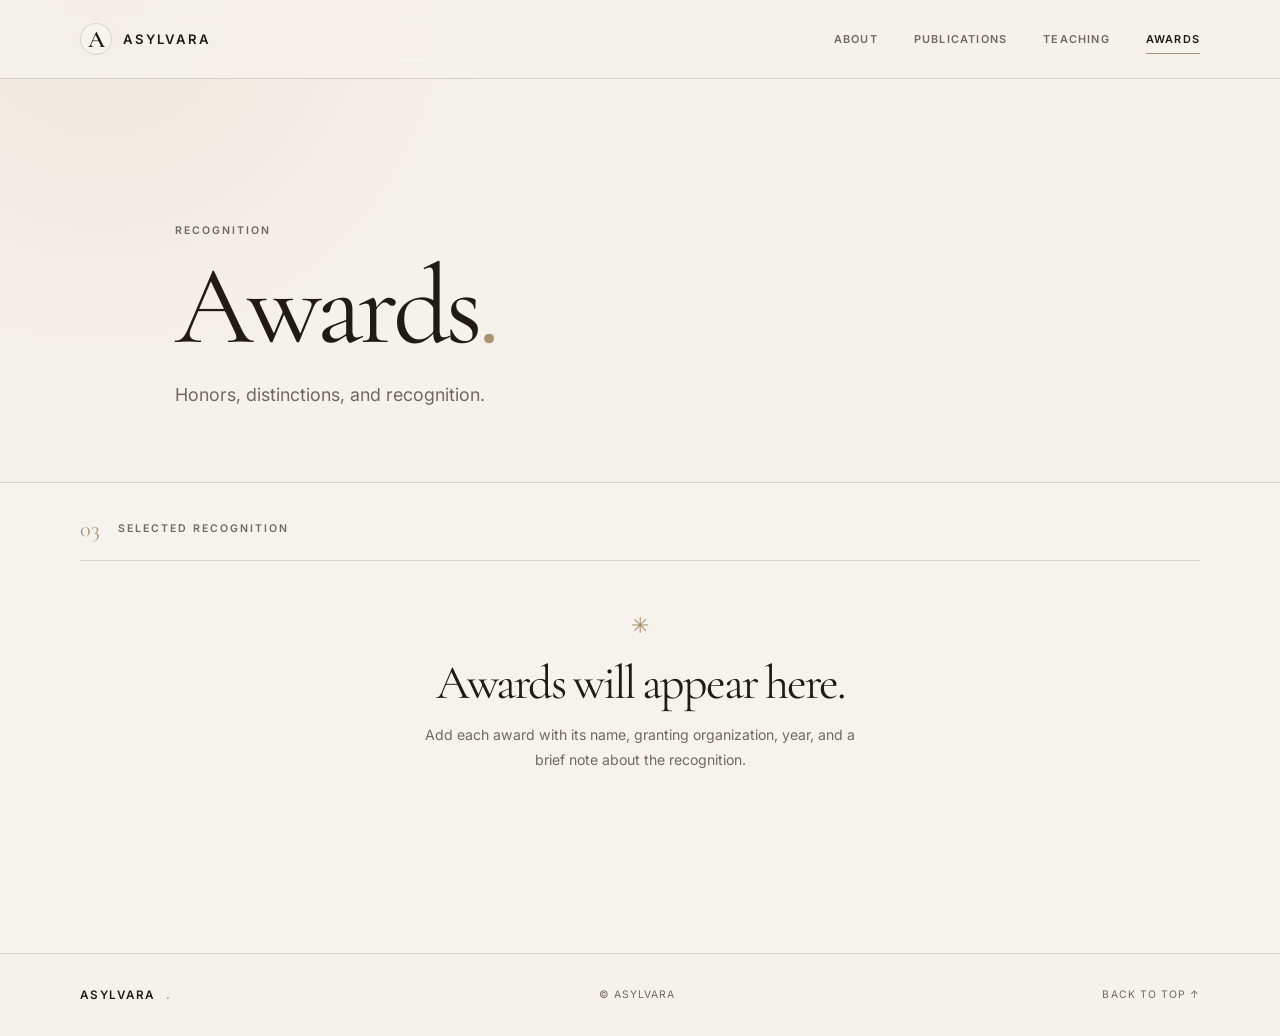
==== awards.html @ 81d2e159 "Create editorial portfolio pages for About, Publications, Teaching, and Awards" ====
<!DOCTYPE html>
<html lang="en">
  <head>
    <meta charset="UTF-8" />
    <meta name="viewport" content="width=device-width, initial-scale=1.0" />
    <meta name="description" content="Awards and recognition received by asylvara." />
    <meta name="theme-color" content="#f5f1eb" />
    <title>Awards — asylvara</title>
    <link rel="preconnect" href="https://fonts.googleapis.com" />
    <link rel="preconnect" href="https://fonts.gstatic.com" crossorigin />
    <link href="https://fonts.googleapis.com/css2?family=Cormorant+Garamond:wght@400;500;600&family=Inter:wght@400;500;600;700&display=swap" rel="stylesheet" />
    <link rel="stylesheet" href="styles.css" />
  </head>
  <body>
    <div class="page-shell">
      <header class="site-header"><div class="container nav">
        <a class="brand" href="index.html" aria-label="asylvara home"><span class="brand-mark">A</span><span>asylvara</span></a>
        <nav class="nav-links" aria-label="Main navigation"><a href="index.html">About</a><a href="publications.html">Publications</a><a href="teaching.html">Teaching</a><a href="awards.html" aria-current="page">Awards</a></nav>
      </div></header>
      <main id="main">
        <section class="page-hero compact-hero"><div class="container page-hero-inner"><p class="eyebrow">Recognition</p><h1>Awards<span class="title-period">.</span></h1><p class="page-lead">Honors, distinctions, and recognition.</p></div></section>
        <section class="content-section listing-section"><div class="container">
          <div class="listing-heading"><span class="index-number">03</span><p class="eyebrow">Selected recognition</p></div>
          <div class="empty-state"><span class="empty-ornament" aria-hidden="true">✳</span><h2>Awards will appear here.</h2><p>Add each award with its name, granting organization, year, and a brief note about the recognition.</p></div>
        </div></section>
      </main>
      <footer class="site-footer"><div class="container footer-inner"><a class="footer-brand" href="index.html">asylvara<span>.</span></a><p>© <span id="year"></span> asylvara</p><a class="back-top" href="#main">Back to top ↑</a></div></footer>
    </div>
    <script src="script.js"></script>
  </body>
</html>
---- styles.css ----
:root {
  --bg: #f5f1eb;
  --panel: #fbf8f4;
  --text: #201b17;
  --muted: #71685f;
  --line: rgba(32, 27, 23, 0.14);
  --accent: #ad9272;
  --accent-soft: #eee3d4;
  --serif: 'Cormorant Garamond', Georgia, serif;
  --sans: 'Inter', sans-serif;
}

* { box-sizing: border-box; }
html { scroll-behavior: smooth; scroll-padding-top: 92px; }
body { margin: 0; background: var(--bg); color: var(--text); font-family: var(--sans); -webkit-font-smoothing: antialiased; text-rendering: optimizeLegibility; }
a { color: inherit; text-decoration: none; }
.page-shell { min-height: 100vh; background: radial-gradient(circle at 8% 0%, rgba(173, 146, 114, .11), transparent 25%), var(--bg); }
.container { width: min(1120px, calc(100% - 64px)); margin: 0 auto; }
.site-header { position: sticky; top: 0; z-index: 20; border-bottom: 1px solid var(--line); background: rgba(245, 241, 235, .88); backdrop-filter: blur(14px); }
.nav { min-height: 78px; display: flex; align-items: center; justify-content: space-between; gap: 30px; }
.brand, .footer-brand { display: inline-flex; align-items: center; gap: 11px; font-size: .82rem; font-weight: 600; letter-spacing: .15em; text-transform: uppercase; }
.brand-mark { display: grid; width: 32px; height: 32px; place-items: center; border: 1px solid var(--line); border-radius: 50%; background: rgba(255,255,255,.25); font-family: var(--serif); font-size: 1.5rem; letter-spacing: 0; }
.nav-links { display: flex; align-items: center; gap: clamp(16px, 3vw, 36px); }
.nav-links a { position: relative; padding: 8px 0; color: var(--muted); font-size: .68rem; font-weight: 600; letter-spacing: .11em; text-transform: uppercase; transition: color .2s ease; }
.nav-links a:hover, .nav-links a[aria-current="page"] { color: var(--text); }
.nav-links a[aria-current="page"]::after { position: absolute; right: 0; bottom: 0; left: 0; height: 1px; background: var(--accent); content: ''; }
.page-hero { padding: clamp(88px, 13vw, 166px) 0 86px; }
.page-hero-inner { max-width: 930px; }
.eyebrow { margin: 0 0 24px; color: var(--muted); font-size: .66rem; font-weight: 600; letter-spacing: .19em; text-transform: uppercase; }
h1, h2, h3, p { margin-top: 0; }
h1, h2, h3 { color: var(--text); }
h1, h2 { font-family: var(--serif); font-weight: 400; letter-spacing: -.045em; }
h1 { max-width: 900px; margin-bottom: 24px; font-size: clamp(4rem, 9.5vw, 8.3rem); line-height: .83; }
h1 em { color: #88745f; font-weight: 400; }
.title-period { color: var(--accent); }
.page-lead { max-width: 580px; margin: 0; color: var(--muted); font-size: clamp(.98rem, 1.5vw, 1.12rem); line-height: 1.9; }
.compact-hero { padding: clamp(84px, 12vw, 145px) 0 70px; }
.compact-hero h1 { font-size: clamp(4rem, 9vw, 7rem); }
.content-section { padding: 42px 0 130px; border-top: 1px solid var(--line); background: rgba(255,255,255,.13); }
.about-layout { display: grid; grid-template-columns: .65fr 1.35fr; gap: 10%; padding-top: 30px; }
.about-aside { display: flex; align-items: center; gap: 18px; }
.index-number { color: var(--accent); font-family: var(--serif); font-size: 1.4rem; }
.about-aside .eyebrow { margin: 0; }
.prose { max-width: 660px; }
.prose h2, .detail-band h2 { margin: 0 0 25px; font-size: clamp(2.6rem, 5vw, 4.5rem); line-height: .95; }
.prose > p { color: var(--muted); font-size: .96rem; line-height: 2; }
.quiet-note { display: flex; align-items: center; gap: 14px; margin-top: 40px; color: var(--text); font-size: .74rem; line-height: 1.7; }
.note-rule { flex: 0 0 34px; height: 1px; background: var(--accent); }
.detail-band { padding: 90px 0 100px; }
.detail-band-inner { display: grid; grid-template-columns: .85fr 1.15fr; align-items: start; gap: 10%; }
.detail-band .eyebrow { margin-bottom: 20px; }
.detail-band h2 { max-width: 370px; }
.quick-links { border-top: 1px solid var(--line); }
.quick-links a { display: grid; grid-template-columns: 48px 1fr 24px; align-items: center; min-height: 68px; border-bottom: 1px solid var(--line); font-family: var(--serif); font-size: 1.55rem; transition: padding .2s ease; }
.quick-links a:hover { padding-inline: 8px; }
.quick-links a span { color: var(--accent); font-family: var(--sans); font-size: .63rem; }
.quick-links a b { color: var(--muted); font-family: var(--sans); font-size: .9rem; font-weight: 400; }
.listing-section { min-height: 390px; padding-top: 32px; }
.listing-heading { display: flex; align-items: center; gap: 18px; padding-bottom: 18px; border-bottom: 1px solid var(--line); }
.listing-heading .eyebrow { margin: 0; }
.empty-state { min-height: 250px; display: flex; flex-direction: column; align-items: center; justify-content: center; padding: 50px 20px; text-align: center; }
.empty-ornament { margin-bottom: 16px; color: var(--accent); font-size: 1.4rem; }
.empty-state h2 { margin-bottom: 10px; font-size: clamp(2rem, 4vw, 3rem); }
.empty-state p { max-width: 430px; margin: 0; color: var(--muted); font-size: .88rem; line-height: 1.8; }
.site-footer { padding: 22px 0; border-top: 1px solid var(--line); }
.footer-inner { min-height: 38px; display: flex; align-items: center; justify-content: space-between; gap: 20px; }
.footer-brand { font-size: .73rem; }
.footer-brand span { color: var(--accent); }
.footer-inner p, .back-top { margin: 0; color: var(--muted); font-size: .65rem; letter-spacing: .1em; text-transform: uppercase; }
.back-top:hover { color: var(--text); }
:focus-visible { outline: 2px solid var(--accent); outline-offset: 4px; }
@media (max-width: 680px) {
  .container { width: min(100% - 38px, 560px); }
  .nav { min-height: 72px; flex-wrap: wrap; gap: 0 20px; padding: 12px 0; }
  .brand { font-size: .74rem; }
  .brand-mark { width: 29px; height: 29px; }
  .nav-links { width: 100%; justify-content: space-between; gap: 10px; padding: 8px 0 2px; }
  .nav-links a { font-size: .58rem; letter-spacing: .08em; }
  .page-hero { padding-top: 92px; padding-bottom: 68px; }
  .compact-hero { padding-top: 78px; padding-bottom: 55px; }
  .about-layout, .detail-band-inner { grid-template-columns: 1fr; gap: 35px; }
  .content-section { padding-bottom: 80px; }
  .detail-band { padding: 70px 0; }
  .detail-band h2 { margin-bottom: 0; }
  .listing-section { min-height: 350px; }
}
@media (prefers-reduced-motion: reduce) {
  *, *::before, *::after { scroll-behavior: auto !important; transition-duration: .01ms !important; }
}
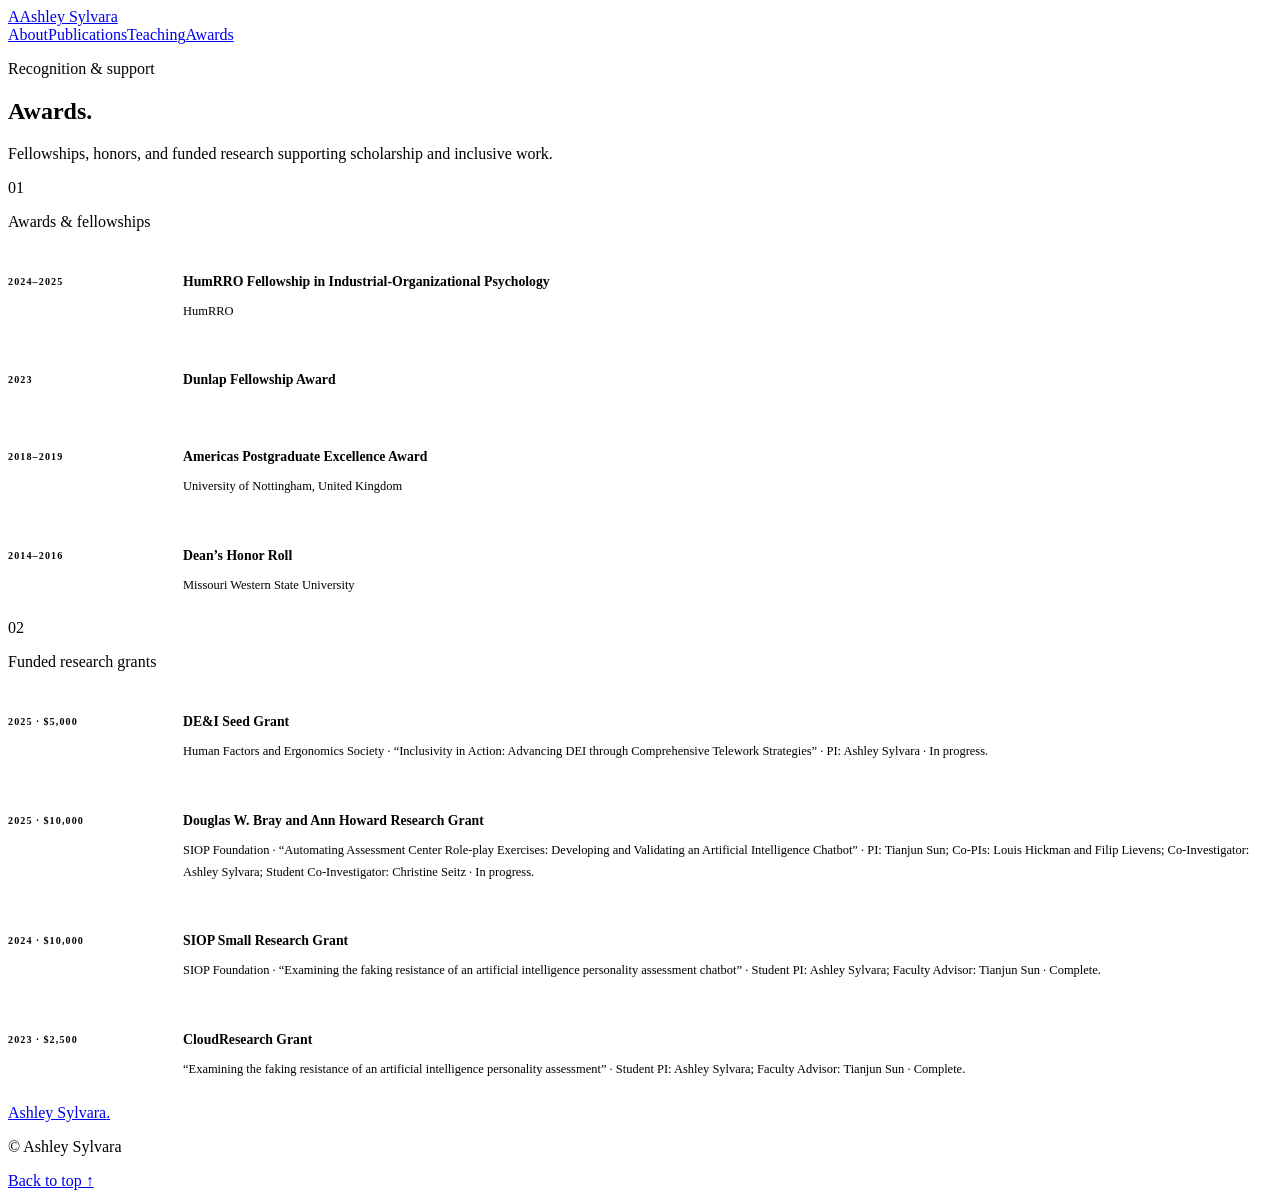
==== commit f09f69ef: "Personalize academic portfolio with Ashley Sylvara's CV" ====
--- a/awards.html
+++ b/awards.html
@@ -1,31 +1,35 @@
 <!DOCTYPE html>
 <html lang="en">
   <head>
-    <meta charset="UTF-8" />
-    <meta name="viewport" content="width=device-width, initial-scale=1.0" />
-    <meta name="description" content="Awards and recognition received by asylvara." />
-    <meta name="theme-color" content="#f5f1eb" />
-    <title>Awards — asylvara</title>
-    <link rel="preconnect" href="https://fonts.googleapis.com" />
-    <link rel="preconnect" href="https://fonts.gstatic.com" crossorigin />
-    <link href="https://fonts.googleapis.com/css2?family=Cormorant+Garamond:wght@400;500;600&family=Inter:wght@400;500;600;700&display=swap" rel="stylesheet" />
-    <link rel="stylesheet" href="styles.css" />
+    <meta charset="UTF-8" /><meta name="viewport" content="width=device-width, initial-scale=1.0" />
+    <meta name="description" content="Awards, fellowships, and research grants awarded to Ashley Sylvara." /><meta name="theme-color" content="#f5f1eb" />
+    <title>Awards &amp; Grants | Ashley Sylvara</title>
+    <link rel="preconnect" href="https://fonts.googleapis.com" /><link rel="preconnect" href="https://fonts.gstatic.com" crossorigin />
+    <link href="https://fonts.googleapis.com/css2?family=Cormorant+Garamond:wght@400;500;600&family=Inter:wght@400;500;600;700&display=swap" rel="stylesheet" /><link rel="stylesheet" href="styles.css" />
   </head>
-  <body>
-    <div class="page-shell">
-      <header class="site-header"><div class="container nav">
-        <a class="brand" href="index.html" aria-label="asylvara home"><span class="brand-mark">A</span><span>asylvara</span></a>
-        <nav class="nav-links" aria-label="Main navigation"><a href="index.html">About</a><a href="publications.html">Publications</a><a href="teaching.html">Teaching</a><a href="awards.html" aria-current="page">Awards</a></nav>
-      </div></header>
-      <main id="main">
-        <section class="page-hero compact-hero"><div class="container page-hero-inner"><p class="eyebrow">Recognition</p><h1>Awards<span class="title-period">.</span></h1><p class="page-lead">Honors, distinctions, and recognition.</p></div></section>
-        <section class="content-section listing-section"><div class="container">
-          <div class="listing-heading"><span class="index-number">03</span><p class="eyebrow">Selected recognition</p></div>
-          <div class="empty-state"><span class="empty-ornament" aria-hidden="true">✳</span><h2>Awards will appear here.</h2><p>Add each award with its name, granting organization, year, and a brief note about the recognition.</p></div>
-        </div></section>
-      </main>
-      <footer class="site-footer"><div class="container footer-inner"><a class="footer-brand" href="index.html">asylvara<span>.</span></a><p>© <span id="year"></span> asylvara</p><a class="back-top" href="#main">Back to top ↑</a></div></footer>
-    </div>
-    <script src="script.js"></script>
-  </body>
+  <body><div class="page-shell">
+    <header class="site-header"><div class="container nav"><a class="brand" href="index.html" aria-label="Ashley Sylvara home"><span class="brand-mark">A</span><span>Ashley Sylvara</span></a><nav class="nav-links" aria-label="Main navigation"><a href="index.html">About</a><a href="publications.html">Publications</a><a href="teaching.html">Teaching</a><a href="awards.html" aria-current="page">Awards</a></nav></div></header>
+    <main id="main">
+      <section class="page-hero compact-hero"><div class="container page-hero-inner"><p class="eyebrow">Recognition &amp; support</p><h1>Awards<span class="title-period">.</span></h1><p class="page-lead">Fellowships, honors, and funded research supporting scholarship and inclusive work.</p></div></section>
+      <section class="content-section"><div class="container">
+        <div class="listing-heading"><span class="index-number">01</span><p class="eyebrow">Awards &amp; fellowships</p></div>
+        <div class="publication-list">
+          <article class="publication"><span class="pub-year">2024–2025</span><div><p class="citation"><strong>HumRRO Fellowship in Industrial-Organizational Psychology</strong></p><p class="venue">HumRRO</p></div></article>
+          <article class="publication"><span class="pub-year">2023</span><div><p class="citation"><strong>Dunlap Fellowship Award</strong></p></div></article>
+          <article class="publication"><span class="pub-year">2018–2019</span><div><p class="citation"><strong>Americas Postgraduate Excellence Award</strong></p><p class="venue">University of Nottingham, United Kingdom</p></div></article>
+          <article class="publication"><span class="pub-year">2014–2016</span><div><p class="citation"><strong>Dean’s Honor Roll</strong></p><p class="venue">Missouri Western State University</p></div></article>
+        </div>
+      </div></section>
+      <section class="detail-band"><div class="container">
+        <div class="listing-heading"><span class="index-number">02</span><p class="eyebrow">Funded research grants</p></div>
+        <div class="publication-list">
+          <article class="publication"><span class="pub-year">2025 · $5,000</span><div><p class="citation"><strong>DE&amp;I Seed Grant</strong></p><p class="venue">Human Factors and Ergonomics Society · “Inclusivity in Action: Advancing DEI through Comprehensive Telework Strategies” · PI: Ashley Sylvara · In progress.</p></div></article>
+          <article class="publication"><span class="pub-year">2025 · $10,000</span><div><p class="citation"><strong>Douglas W. Bray and Ann Howard Research Grant</strong></p><p class="venue">SIOP Foundation · “Automating Assessment Center Role-play Exercises: Developing and Validating an Artificial Intelligence Chatbot” · PI: Tianjun Sun; Co-PIs: Louis Hickman and Filip Lievens; Co-Investigator: Ashley Sylvara; Student Co-Investigator: Christine Seitz · In progress.</p></div></article>
+          <article class="publication"><span class="pub-year">2024 · $10,000</span><div><p class="citation"><strong>SIOP Small Research Grant</strong></p><p class="venue">SIOP Foundation · “Examining the faking resistance of an artificial intelligence personality assessment chatbot” · Student PI: Ashley Sylvara; Faculty Advisor: Tianjun Sun · Complete.</p></div></article>
+          <article class="publication"><span class="pub-year">2023 · $2,500</span><div><p class="citation"><strong>CloudResearch Grant</strong></p><p class="venue">“Examining the faking resistance of an artificial intelligence personality assessment” · Student PI: Ashley Sylvara; Faculty Advisor: Tianjun Sun · Complete.</p></div></article>
+        </div>
+      </div></section>
+    </main>
+    <footer class="site-footer"><div class="container footer-inner"><a class="footer-brand" href="index.html">Ashley Sylvara<span>.</span></a><p>© <span id="year"></span> Ashley Sylvara</p><a class="back-top" href="#main">Back to top ↑</a></div></footer>
+  </div><script src="script.js"></script></body>
 </html>
--- a/styles.css
+++ b/styles.css
@@ -1,89 +1,37 @@
-:root {
-  --bg: #f5f1eb;
-  --panel: #fbf8f4;
-  --text: #201b17;
-  --muted: #71685f;
-  --line: rgba(32, 27, 23, 0.14);
-  --accent: #ad9272;
-  --accent-soft: #eee3d4;
-  --serif: 'Cormorant Garamond', Georgia, serif;
-  --sans: 'Inter', sans-serif;
+
+/* Academic portfolio content */
+.hero-email { display: inline-flex; align-items: center; gap: 10px; margin-top: 30px; padding-bottom: 7px; border-bottom: 1px solid var(--accent); color: var(--text); font-size: .76rem; font-weight: 600; letter-spacing: .08em; }
+.hero-email span { color: var(--accent); }
+.academic-grid { display: grid; grid-template-columns: .85fr 1.15fr; align-items: start; gap: 10%; }
+.academic-grid > div:first-child h2 { max-width: 430px; margin: 0; font-family: var(--serif); font-size: clamp(2.6rem, 5vw, 4.5rem); font-weight: 400; letter-spacing: -.045em; line-height: .95; }
+.record-list { border-top: 1px solid var(--line); }
+.record { display: grid; grid-template-columns: 145px 1fr; gap: 24px; padding: 23px 0; border-bottom: 1px solid var(--line); }
+.record-date { padding-top: 4px; color: var(--accent); font-size: .65rem; font-weight: 600; letter-spacing: .1em; line-height: 1.6; text-transform: uppercase; }
+.record h3 { margin: 0 0 7px; font-family: var(--serif); font-size: 1.65rem; font-weight: 500; letter-spacing: -.025em; }
+.record p { margin: 0; color: var(--muted); font-size: .82rem; line-height: 1.8; }
+.education-section { background: rgba(255,255,255,.2); }
+.research-tags { display: flex; flex-wrap: wrap; gap: 8px; margin-top: 26px; }
+.research-tags span { padding: 8px 11px; border: 1px solid var(--line); border-radius: 999px; color: var(--muted); font-size: .65rem; letter-spacing: .04em; }
+.explore-band { border-top: 1px solid var(--line); }
+.publication-list { border-top: 1px solid var(--line); }
+.publication { display: grid; grid-template-columns: 150px 1fr; gap: 25px; padding: 23px 0; border-bottom: 1px solid var(--line); }
+.pub-year { padding-top: 4px; color: var(--accent); font-size: .63rem; font-weight: 600; letter-spacing: .11em; line-height: 1.6; text-transform: uppercase; }
+.citation { margin: 0 0 6px; color: var(--text); font-size: .86rem; line-height: 1.8; }
+.citation strong { font-weight: 700; }
+.venue { margin: 0; color: var(--muted); font-size: .78rem; line-height: 1.75; }
+.doi-link { margin-left: 5px; color: var(--accent); font-size: .68rem; font-weight: 600; white-space: nowrap; }
+.doi-link:hover { text-decoration: underline; text-underline-offset: 3px; }
+.note-inline { margin-left: 7px; color: var(--muted); font-size: .7rem; }
+.conference-details { margin-top: 24px; }
+.conference-details summary { width: fit-content; padding: 14px 0; color: var(--text); cursor: pointer; font-family: var(--serif); font-size: 1.5rem; }
+.conference-details summary::marker { color: var(--accent); }
+.compact-list { margin-top: 12px; }
+.compact-list .publication { grid-template-columns: 100px 1fr; padding: 17px 0; }
+
+@media (max-width: 680px) {
+  .academic-grid { grid-template-columns: 1fr; gap: 32px; }
+  .record { grid-template-columns: 1fr; gap: 7px; }
+  .publication { grid-template-columns: 1fr; gap: 4px; padding: 20px 0; }
+  .compact-list .publication { grid-template-columns: 1fr; }
+  .pub-year { padding-top: 0; }
 }
-
-* { box-sizing: border-box; }
-html { scroll-behavior: smooth; scroll-padding-top: 92px; }
-body { margin: 0; background: var(--bg); color: var(--text); font-family: var(--sans); -webkit-font-smoothing: antialiased; text-rendering: optimizeLegibility; }
-a { color: inherit; text-decoration: none; }
-.page-shell { min-height: 100vh; background: radial-gradient(circle at 8% 0%, rgba(173, 146, 114, .11), transparent 25%), var(--bg); }
-.container { width: min(1120px, calc(100% - 64px)); margin: 0 auto; }
-.site-header { position: sticky; top: 0; z-index: 20; border-bottom: 1px solid var(--line); background: rgba(245, 241, 235, .88); backdrop-filter: blur(14px); }
-.nav { min-height: 78px; display: flex; align-items: center; justify-content: space-between; gap: 30px; }
-.brand, .footer-brand { display: inline-flex; align-items: center; gap: 11px; font-size: .82rem; font-weight: 600; letter-spacing: .15em; text-transform: uppercase; }
-.brand-mark { display: grid; width: 32px; height: 32px; place-items: center; border: 1px solid var(--line); border-radius: 50%; background: rgba(255,255,255,.25); font-family: var(--serif); font-size: 1.5rem; letter-spacing: 0; }
-.nav-links { display: flex; align-items: center; gap: clamp(16px, 3vw, 36px); }
-.nav-links a { position: relative; padding: 8px 0; color: var(--muted); font-size: .68rem; font-weight: 600; letter-spacing: .11em; text-transform: uppercase; transition: color .2s ease; }
-.nav-links a:hover, .nav-links a[aria-current="page"] { color: var(--text); }
-.nav-links a[aria-current="page"]::after { position: absolute; right: 0; bottom: 0; left: 0; height: 1px; background: var(--accent); content: ''; }
-.page-hero { padding: clamp(88px, 13vw, 166px) 0 86px; }
-.page-hero-inner { max-width: 930px; }
-.eyebrow { margin: 0 0 24px; color: var(--muted); font-size: .66rem; font-weight: 600; letter-spacing: .19em; text-transform: uppercase; }
-h1, h2, h3, p { margin-top: 0; }
-h1, h2, h3 { color: var(--text); }
-h1, h2 { font-family: var(--serif); font-weight: 400; letter-spacing: -.045em; }
-h1 { max-width: 900px; margin-bottom: 24px; font-size: clamp(4rem, 9.5vw, 8.3rem); line-height: .83; }
-h1 em { color: #88745f; font-weight: 400; }
-.title-period { color: var(--accent); }
-.page-lead { max-width: 580px; margin: 0; color: var(--muted); font-size: clamp(.98rem, 1.5vw, 1.12rem); line-height: 1.9; }
-.compact-hero { padding: clamp(84px, 12vw, 145px) 0 70px; }
-.compact-hero h1 { font-size: clamp(4rem, 9vw, 7rem); }
-.content-section { padding: 42px 0 130px; border-top: 1px solid var(--line); background: rgba(255,255,255,.13); }
-.about-layout { display: grid; grid-template-columns: .65fr 1.35fr; gap: 10%; padding-top: 30px; }
-.about-aside { display: flex; align-items: center; gap: 18px; }
-.index-number { color: var(--accent); font-family: var(--serif); font-size: 1.4rem; }
-.about-aside .eyebrow { margin: 0; }
-.prose { max-width: 660px; }
-.prose h2, .detail-band h2 { margin: 0 0 25px; font-size: clamp(2.6rem, 5vw, 4.5rem); line-height: .95; }
-.prose > p { color: var(--muted); font-size: .96rem; line-height: 2; }
-.quiet-note { display: flex; align-items: center; gap: 14px; margin-top: 40px; color: var(--text); font-size: .74rem; line-height: 1.7; }
-.note-rule { flex: 0 0 34px; height: 1px; background: var(--accent); }
-.detail-band { padding: 90px 0 100px; }
-.detail-band-inner { display: grid; grid-template-columns: .85fr 1.15fr; align-items: start; gap: 10%; }
-.detail-band .eyebrow { margin-bottom: 20px; }
-.detail-band h2 { max-width: 370px; }
-.quick-links { border-top: 1px solid var(--line); }
-.quick-links a { display: grid; grid-template-columns: 48px 1fr 24px; align-items: center; min-height: 68px; border-bottom: 1px solid var(--line); font-family: var(--serif); font-size: 1.55rem; transition: padding .2s ease; }
-.quick-links a:hover { padding-inline: 8px; }
-.quick-links a span { color: var(--accent); font-family: var(--sans); font-size: .63rem; }
-.quick-links a b { color: var(--muted); font-family: var(--sans); font-size: .9rem; font-weight: 400; }
-.listing-section { min-height: 390px; padding-top: 32px; }
-.listing-heading { display: flex; align-items: center; gap: 18px; padding-bottom: 18px; border-bottom: 1px solid var(--line); }
-.listing-heading .eyebrow { margin: 0; }
-.empty-state { min-height: 250px; display: flex; flex-direction: column; align-items: center; justify-content: center; padding: 50px 20px; text-align: center; }
-.empty-ornament { margin-bottom: 16px; color: var(--accent); font-size: 1.4rem; }
-.empty-state h2 { margin-bottom: 10px; font-size: clamp(2rem, 4vw, 3rem); }
-.empty-state p { max-width: 430px; margin: 0; color: var(--muted); font-size: .88rem; line-height: 1.8; }
-.site-footer { padding: 22px 0; border-top: 1px solid var(--line); }
-.footer-inner { min-height: 38px; display: flex; align-items: center; justify-content: space-between; gap: 20px; }
-.footer-brand { font-size: .73rem; }
-.footer-brand span { color: var(--accent); }
-.footer-inner p, .back-top { margin: 0; color: var(--muted); font-size: .65rem; letter-spacing: .1em; text-transform: uppercase; }
-.back-top:hover { color: var(--text); }
-:focus-visible { outline: 2px solid var(--accent); outline-offset: 4px; }
-@media (max-width: 680px) {
-  .container { width: min(100% - 38px, 560px); }
-  .nav { min-height: 72px; flex-wrap: wrap; gap: 0 20px; padding: 12px 0; }
-  .brand { font-size: .74rem; }
-  .brand-mark { width: 29px; height: 29px; }
-  .nav-links { width: 100%; justify-content: space-between; gap: 10px; padding: 8px 0 2px; }
-  .nav-links a { font-size: .58rem; letter-spacing: .08em; }
-  .page-hero { padding-top: 92px; padding-bottom: 68px; }
-  .compact-hero { padding-top: 78px; padding-bottom: 55px; }
-  .about-layout, .detail-band-inner { grid-template-columns: 1fr; gap: 35px; }
-  .content-section { padding-bottom: 80px; }
-  .detail-band { padding: 70px 0; }
-  .detail-band h2 { margin-bottom: 0; }
-  .listing-section { min-height: 350px; }
-}
-@media (prefers-reduced-motion: reduce) {
-  *, *::before, *::after { scroll-behavior: auto !important; transition-duration: .01ms !important; }
-}
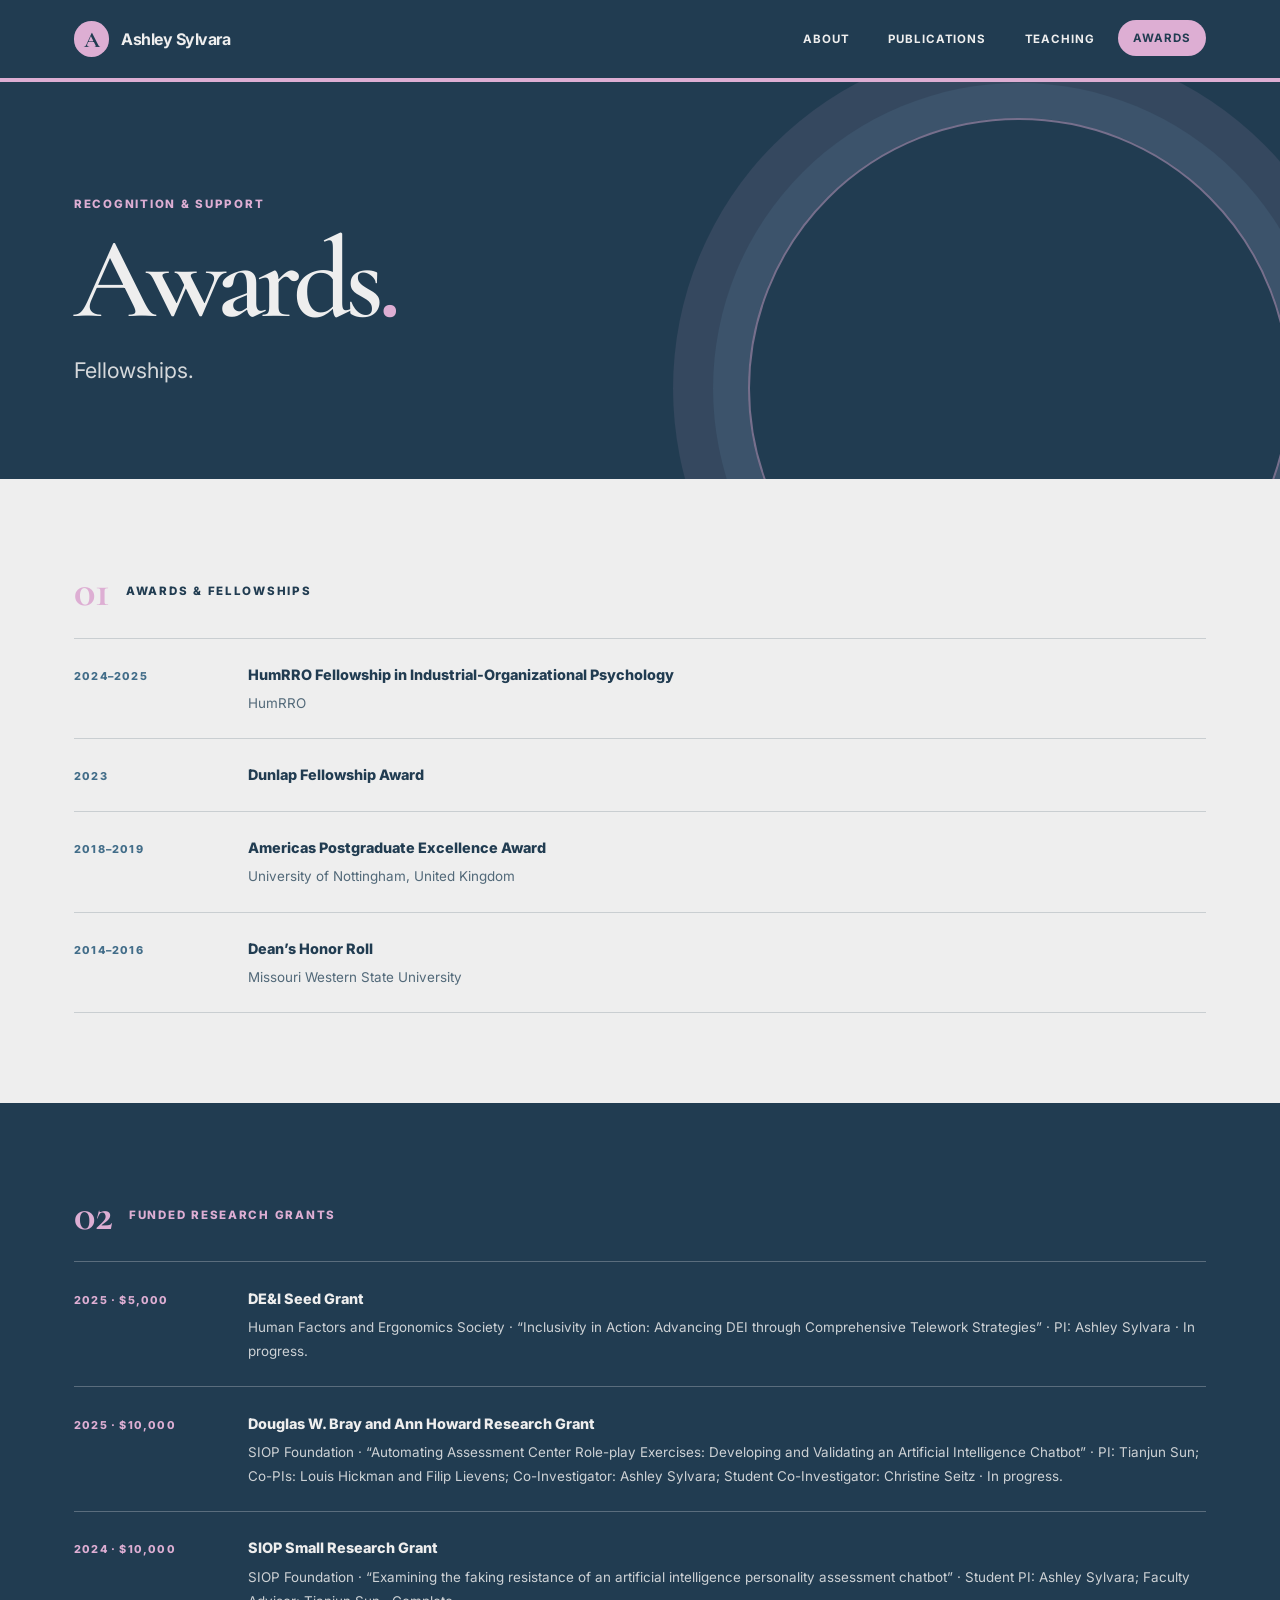
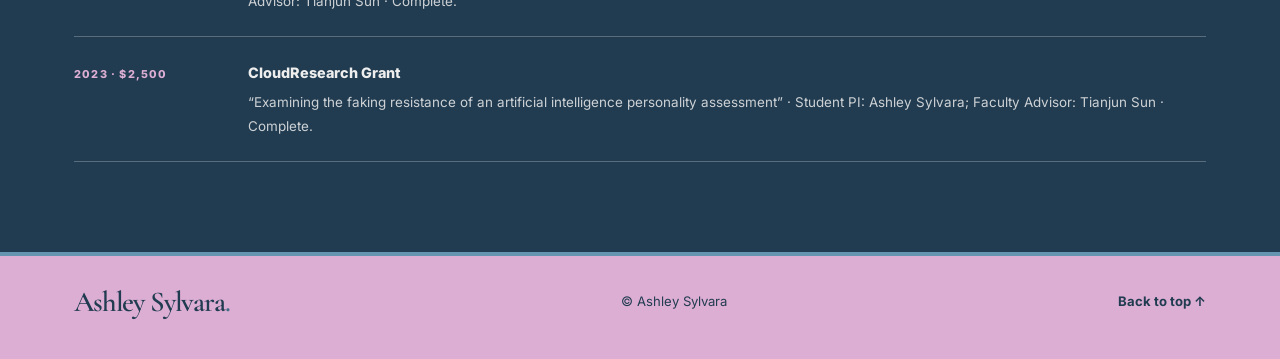
==== commit e2526df6: "Modify awards section lead description Updated the page lead description in the awards section to fo" ====
--- a/awards.html
+++ b/awards.html
@@ -10,7 +10,7 @@
   <body><div class="page-shell">
     <header class="site-header"><div class="container nav"><a class="brand" href="index.html" aria-label="Ashley Sylvara home"><span class="brand-mark">A</span><span>Ashley Sylvara</span></a><nav class="nav-links" aria-label="Main navigation"><a href="index.html">About</a><a href="publications.html">Publications</a><a href="teaching.html">Teaching</a><a href="awards.html" aria-current="page">Awards</a></nav></div></header>
     <main id="main">
-      <section class="page-hero compact-hero"><div class="container page-hero-inner"><p class="eyebrow">Recognition &amp; support</p><h1>Awards<span class="title-period">.</span></h1><p class="page-lead">Fellowships, honors, and funded research supporting scholarship and inclusive work.</p></div></section>
+      <section class="page-hero compact-hero"><div class="container page-hero-inner"><p class="eyebrow">Recognition &amp; support</p><h1>Awards<span class="title-period">.</span></h1><p class="page-lead">Fellowships.</p></div></section>
       <section class="content-section"><div class="container">
         <div class="listing-heading"><span class="index-number">01</span><p class="eyebrow">Awards &amp; fellowships</p></div>
         <div class="publication-list">
--- a/styles.css
+++ b/styles.css
@@ -1,37 +1,297 @@
-
-/* Academic portfolio content */
-.hero-email { display: inline-flex; align-items: center; gap: 10px; margin-top: 30px; padding-bottom: 7px; border-bottom: 1px solid var(--accent); color: var(--text); font-size: .76rem; font-weight: 600; letter-spacing: .08em; }
-.hero-email span { color: var(--accent); }
-.academic-grid { display: grid; grid-template-columns: .85fr 1.15fr; align-items: start; gap: 10%; }
-.academic-grid > div:first-child h2 { max-width: 430px; margin: 0; font-family: var(--serif); font-size: clamp(2.6rem, 5vw, 4.5rem); font-weight: 400; letter-spacing: -.045em; line-height: .95; }
-.record-list { border-top: 1px solid var(--line); }
-.record { display: grid; grid-template-columns: 145px 1fr; gap: 24px; padding: 23px 0; border-bottom: 1px solid var(--line); }
-.record-date { padding-top: 4px; color: var(--accent); font-size: .65rem; font-weight: 600; letter-spacing: .1em; line-height: 1.6; text-transform: uppercase; }
-.record h3 { margin: 0 0 7px; font-family: var(--serif); font-size: 1.65rem; font-weight: 500; letter-spacing: -.025em; }
-.record p { margin: 0; color: var(--muted); font-size: .82rem; line-height: 1.8; }
-.education-section { background: rgba(255,255,255,.2); }
-.research-tags { display: flex; flex-wrap: wrap; gap: 8px; margin-top: 26px; }
-.research-tags span { padding: 8px 11px; border: 1px solid var(--line); border-radius: 999px; color: var(--muted); font-size: .65rem; letter-spacing: .04em; }
-.explore-band { border-top: 1px solid var(--line); }
-.publication-list { border-top: 1px solid var(--line); }
-.publication { display: grid; grid-template-columns: 150px 1fr; gap: 25px; padding: 23px 0; border-bottom: 1px solid var(--line); }
-.pub-year { padding-top: 4px; color: var(--accent); font-size: .63rem; font-weight: 600; letter-spacing: .11em; line-height: 1.6; text-transform: uppercase; }
-.citation { margin: 0 0 6px; color: var(--text); font-size: .86rem; line-height: 1.8; }
-.citation strong { font-weight: 700; }
-.venue { margin: 0; color: var(--muted); font-size: .78rem; line-height: 1.75; }
-.doi-link { margin-left: 5px; color: var(--accent); font-size: .68rem; font-weight: 600; white-space: nowrap; }
+:root {
+  --navy: #213C51;
+  --blue: #6594B1;
+  --pink: #DDAED3;
+  --mist: #EEEEEE;
+  --ink: #213C51;
+  --muted: #526979;
+  --line: rgba(33, 60, 81, .18);
+  --serif: "Cormorant Garamond", Georgia, serif;
+  --sans: "Inter", "Segoe UI", sans-serif;
+}
+
+* { box-sizing: border-box; }
+html { scroll-behavior: smooth; }
+body {
+  margin: 0;
+  background: var(--mist);
+  color: var(--ink);
+  font-family: var(--sans);
+}
+a { color: inherit; text-decoration: none; }
+img { display: block; max-width: 100%; }
+.page-shell { min-height: 100vh; }
+.container { max-width: 1180px; margin: 0 auto; padding: 0 24px; }
+
+.site-header {
+  position: sticky;
+  top: 0;
+  z-index: 20;
+  background: var(--navy);
+  border-bottom: 4px solid var(--pink);
+}
+.nav {
+  display: flex;
+  align-items: center;
+  justify-content: space-between;
+  gap: 20px;
+  min-height: 78px;
+}
+.brand {
+  display: inline-flex;
+  align-items: center;
+  gap: 12px;
+  color: var(--mist);
+  font-size: 1rem;
+  font-weight: 700;
+  letter-spacing: -.03em;
+}
+.brand-mark {
+  display: inline-flex;
+  width: 2.2rem;
+  height: 2.2rem;
+  align-items: center;
+  justify-content: center;
+  border-radius: 50%;
+  background: var(--pink);
+  color: var(--navy);
+  font-family: var(--serif);
+  font-size: 1.4rem;
+  font-weight: 700;
+}
+.nav-links { display: flex; align-items: center; gap: 8px; flex-wrap: wrap; }
+.nav-links a {
+  padding: .7rem .95rem;
+  border-radius: 999px;
+  color: var(--mist);
+  font-size: .72rem;
+  font-weight: 700;
+  letter-spacing: .08em;
+  text-transform: uppercase;
+  transition: background .2s ease, color .2s ease, transform .2s ease;
+}
+.nav-links a:hover,
+.nav-links a[aria-current="page"] {
+  background: var(--pink);
+  color: var(--navy);
+  transform: translateY(-1px);
+}
+
+.page-hero {
+  position: relative;
+  overflow: hidden;
+  padding: clamp(4.5rem, 9vw, 8rem) 0 clamp(4rem, 7vw, 6rem);
+  background: var(--navy);
+  color: var(--mist);
+}
+.page-hero::after {
+  position: absolute;
+  right: max(-100px, calc((100vw - 1300px) / 2));
+  bottom: -180px;
+  width: clamp(300px, 42vw, 580px);
+  height: clamp(300px, 42vw, 580px);
+  border: 2px solid rgba(221, 174, 211, .45);
+  border-radius: 50%;
+  box-shadow: 0 0 0 35px rgba(101, 148, 177, .14), 0 0 0 75px rgba(221, 174, 211, .1);
+  content: "";
+  pointer-events: none;
+}
+.page-hero-inner { position: relative; z-index: 1; display: grid; gap: 1.1rem; }
+.eyebrow {
+  margin: 0;
+  color: var(--blue);
+  font-size: .72rem;
+  font-weight: 800;
+  letter-spacing: .15em;
+  text-transform: uppercase;
+}
+.page-hero .eyebrow { color: var(--pink); }
+h1 {
+  margin: 0;
+  color: var(--mist);
+  font-family: var(--serif);
+  font-size: clamp(4rem, 9vw, 8.5rem);
+  font-weight: 600;
+  letter-spacing: -.06em;
+  line-height: .88;
+}
+.title-period { color: var(--pink); }
+.page-lead {
+  max-width: 760px;
+  margin: .25rem 0 0;
+  color: rgba(238, 238, 238, .88);
+  font-size: clamp(1.05rem, 2vw, 1.35rem);
+  line-height: 1.75;
+}
+.hero-email {
+  display: inline-flex;
+  align-items: center;
+  gap: 10px;
+  width: fit-content;
+  margin-top: 12px;
+  padding: .8rem 1.15rem;
+  border: 1px solid var(--pink);
+  border-radius: 999px;
+  background: var(--pink);
+  color: var(--navy);
+  font-size: .76rem;
+  font-weight: 800;
+  letter-spacing: .07em;
+  text-transform: uppercase;
+  transition: background .2s ease, color .2s ease, transform .2s ease;
+}
+.hero-email:hover { background: var(--blue); border-color: var(--blue); transform: translateY(-2px); }
+.hero-email span { font-size: 1rem; }
+
+.content-section, .detail-band, .site-footer { position: relative; }
+.content-section { padding: clamp(3.5rem, 7vw, 6rem) 0; }
+.about-layout { display: grid; grid-template-columns: 180px minmax(0, 1fr); gap: clamp(1.5rem, 4vw, 5rem); align-items: start; }
+.about-aside { display: grid; gap: 1rem; }
+.index-number { color: var(--blue); font-family: var(--serif); font-size: 2.8rem; font-weight: 700; line-height: 1; }
+.prose { max-width: 760px; }
+.prose h2,
+.academic-grid > div:first-child h2,
+.detail-band-inner > div:first-child h2 {
+  margin: 0 0 1rem;
+  color: var(--navy);
+  font-family: var(--serif);
+  font-size: clamp(2.7rem, 4vw, 4.2rem);
+  font-weight: 600;
+  letter-spacing: -.05em;
+  line-height: .95;
+}
+.prose p { margin: 0 0 1rem; color: var(--muted); font-size: 1.02rem; line-height: 1.9; }
+.research-tags { display: flex; flex-wrap: wrap; gap: 10px; margin-top: 1.5rem; }
+.research-tags span {
+  padding: .72rem .95rem;
+  border: 1px solid var(--blue);
+  border-radius: 999px;
+  background: var(--blue);
+  color: var(--mist);
+  font-size: .7rem;
+  font-weight: 700;
+  letter-spacing: .05em;
+  text-transform: uppercase;
+}
+.research-tags span:nth-child(even) { border-color: var(--pink); background: var(--pink); color: var(--navy); }
+
+.detail-band {
+  padding: clamp(3.5rem, 7vw, 6rem) 0;
+  background: var(--navy);
+  color: var(--mist);
+}
+.detail-band .eyebrow { color: var(--pink); }
+.detail-band .academic-grid > div:first-child h2,
+.detail-band .detail-band-inner > div:first-child h2 { color: var(--mist); }
+.academic-grid, .detail-band-inner {
+  display: grid;
+  grid-template-columns: .9fr 1.1fr;
+  gap: clamp(2rem, 4vw, 7rem);
+  align-items: start;
+}
+.record-list, .publication-list { border-top: 1px solid var(--line); }
+.detail-band .record-list,
+.detail-band .publication-list { border-color: rgba(238, 238, 238, .28); }
+.record, .publication {
+  display: grid;
+  grid-template-columns: 150px minmax(0, 1fr);
+  gap: 24px;
+  padding: 1.45rem 0;
+  border-bottom: 1px solid var(--line);
+  transition: transform .2s ease;
+}
+.detail-band .record, .detail-band .publication { border-color: rgba(238, 238, 238, .28); }
+.record:hover, .publication:hover { transform: translateX(4px); }
+.record-date, .pub-year {
+  padding-top: 6px;
+  color: #426d89;
+  font-size: .68rem;
+  font-weight: 800;
+  letter-spacing: .11em;
+  line-height: 1.6;
+  text-transform: uppercase;
+}
+.detail-band .record-date, .detail-band .pub-year { color: var(--pink); }
+.record h3 {
+  margin: 0 0 8px;
+  color: var(--navy);
+  font-family: var(--serif);
+  font-size: 1.8rem;
+  font-weight: 600;
+  letter-spacing: -.03em;
+  line-height: 1.05;
+}
+.detail-band .record h3 { color: var(--mist); }
+.record p, .venue, .citation { margin: 0; color: var(--muted); font-size: .84rem; line-height: 1.8; }
+.detail-band .record p, .detail-band .venue, .detail-band .citation { color: rgba(238, 238, 238, .84); }
+.education-section { background: var(--pink); }
+.education-section .record-list { border-color: rgba(33, 60, 81, .3); }
+.education-section .record { border-color: rgba(33, 60, 81, .24); }
+
+.quick-links { display: grid; gap: 12px; }
+.quick-links a {
+  display: flex;
+  align-items: center;
+  justify-content: space-between;
+  gap: 12px;
+  padding: 1rem 1.1rem;
+  border: 1px solid rgba(238, 238, 238, .34);
+  border-radius: 18px;
+  background: var(--blue);
+  color: var(--mist);
+  font-weight: 600;
+  transition: transform .2s ease, background .2s ease;
+}
+.quick-links a:nth-child(even) { background: var(--pink); color: var(--navy); }
+.quick-links a:hover { transform: translateY(-3px); background: var(--mist); color: var(--navy); }
+.quick-links a span { color: var(--navy); font-size: .72rem; font-weight: 800; letter-spacing: .12em; }
+.quick-links a b { font-size: 1.1rem; }
+
+.listing-heading { display: flex; align-items: center; gap: 16px; margin-bottom: 1.5rem; }
+.listing-heading .index-number { color: var(--pink); }
+.listing-heading .eyebrow { color: var(--navy); }
+.detail-band .listing-heading .eyebrow { color: var(--pink); }
+.publication .citation { color: var(--navy); font-size: .9rem; line-height: 1.75; }
+.detail-band .publication .citation { color: var(--mist); }
+.citation strong { font-weight: 800; }
+.venue { margin-top: 4px; }
+.doi-link { margin-left: 6px; color: #426d89; font-size: .68rem; font-weight: 800; letter-spacing: .06em; white-space: nowrap; }
+.detail-band .doi-link { color: var(--pink); }
 .doi-link:hover { text-decoration: underline; text-underline-offset: 3px; }
-.note-inline { margin-left: 7px; color: var(--muted); font-size: .7rem; }
-.conference-details { margin-top: 24px; }
-.conference-details summary { width: fit-content; padding: 14px 0; color: var(--text); cursor: pointer; font-family: var(--serif); font-size: 1.5rem; }
-.conference-details summary::marker { color: var(--accent); }
+.note-inline { margin-left: 8px; color: var(--muted); font-size: .7rem; }
+.conference-details { margin-top: 2rem; }
+.conference-details summary {
+  width: fit-content;
+  padding: .9rem 0;
+  color: var(--navy);
+  cursor: pointer;
+  font-family: var(--serif);
+  font-size: 1.5rem;
+  font-weight: 600;
+}
+.conference-details summary::marker { color: var(--blue); }
 .compact-list { margin-top: 12px; }
-.compact-list .publication { grid-template-columns: 100px 1fr; padding: 17px 0; }
-
-@media (max-width: 680px) {
-  .academic-grid { grid-template-columns: 1fr; gap: 32px; }
-  .record { grid-template-columns: 1fr; gap: 7px; }
-  .publication { grid-template-columns: 1fr; gap: 4px; padding: 20px 0; }
-  .compact-list .publication { grid-template-columns: 1fr; }
-  .pub-year { padding-top: 0; }
-}
+.compact-list .publication { grid-template-columns: 100px minmax(0, 1fr); padding: 1rem 0; }
+
+.site-footer { padding: 1.75rem 0 2.5rem; background: var(--pink); border-top: 4px solid var(--blue); }
+.footer-inner { display: flex; align-items: center; justify-content: space-between; gap: 12px; flex-wrap: wrap; }
+.footer-brand { color: var(--navy); font-family: var(--serif); font-size: 1.8rem; font-weight: 600; letter-spacing: -.04em; }
+.footer-brand span { color: #426d89; }
+.site-footer p { margin: 0; color: var(--navy); font-size: .82rem; }
+.site-footer a:nth-child(3) { color: var(--navy); font-size: .82rem; font-weight: 700; }
+
+@media (max-width: 760px) {
+  .nav { flex-direction: column; justify-content: center; padding: 14px 0; }
+  .brand { width: 100%; justify-content: center; }
+  .nav-links { justify-content: center; }
+  .about-layout, .academic-grid, .detail-band-inner { grid-template-columns: 1fr; gap: 28px; }
+  .record, .publication, .compact-list .publication { grid-template-columns: 1fr; gap: 6px; padding: 1.2rem 0; }
+  .record-date, .pub-year { padding-top: 0; }
+  .footer-inner { flex-direction: column; align-items: flex-start; }
+  .page-hero::after { right: -200px; bottom: -210px; }
+}
+@media (max-width: 480px) {
+  .container { padding: 0 18px; }
+  .nav-links { width: 100%; }
+  .nav-links a { flex: 1 1 calc(50% - 8px); text-align: center; }
+}
